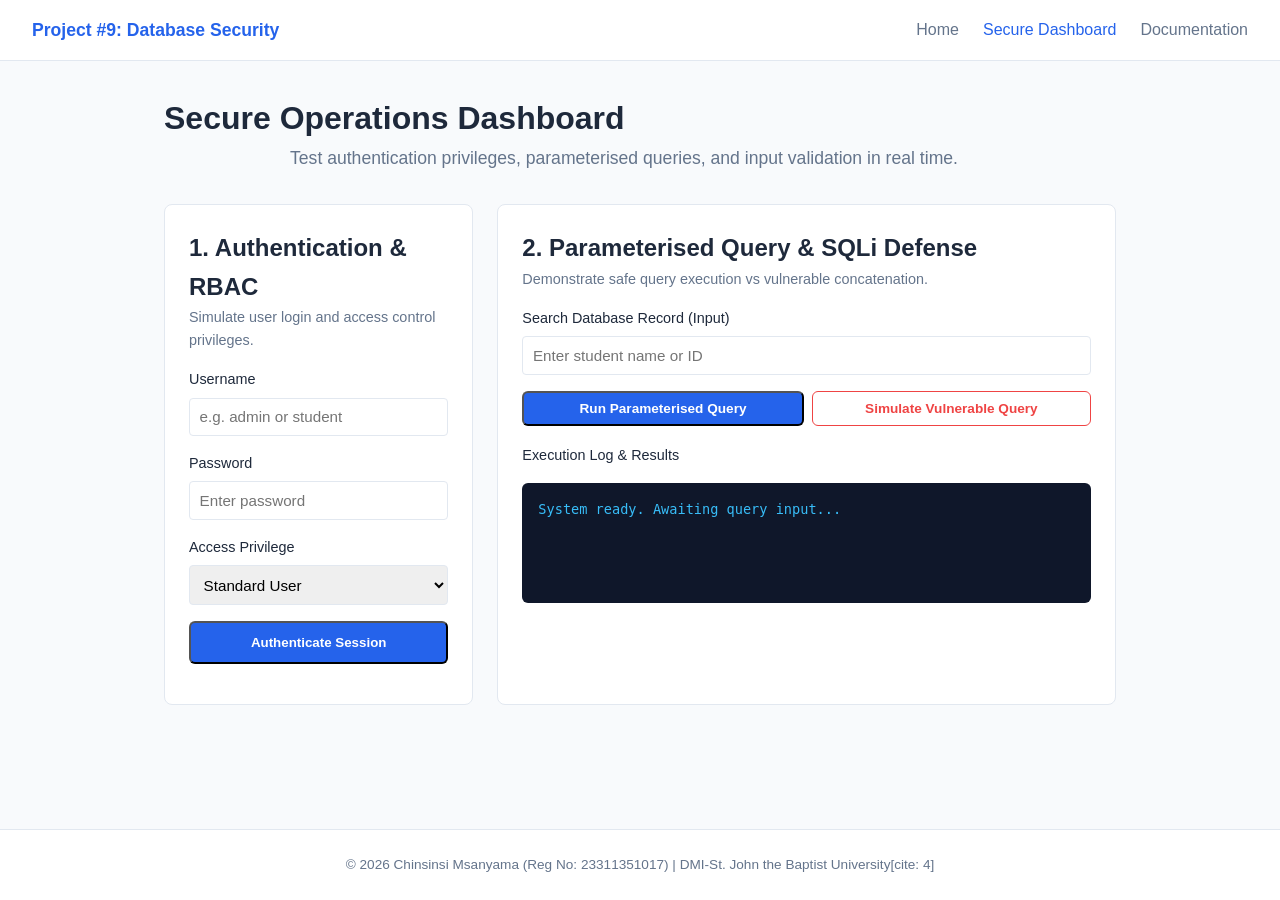
==== dashboard.html @ 05bf2563 "Complete Project #9 Database Security Implementation" ====
<!DOCTYPE html>
<html lang="en">
<head>
    <meta charset="UTF-8">
    <meta name="viewport" content="width=device-width, initial-scale=1.0">
    <title>Secure Dashboard | Database Security Project</title>
    <link rel="stylesheet" href="css/style.css">
    <style>
        .dashboard-grid {
            display: grid;
            grid-template-columns: 1fr 2fr;
            gap: 1.5rem;
            margin-top: 1.5rem;
        }
        @media(max-width: 768px) {
            .dashboard-grid { grid-template-columns: 1fr; }
        }
        .panel {
            background: var(--surface);
            border: 1px solid var(--border);
            padding: 1.5rem;
            border-radius: 8px;
        }
        .form-group {
            margin-bottom: 1rem;
        }
        .form-group label {
            display: block;
            margin-bottom: 0.4rem;
            font-weight: 500;
            font-size: 0.9rem;
        }
        .form-group input, .form-group select {
            width: 100%;
            padding: 0.6rem;
            border: 1px solid var(--border);
            border-radius: 4px;
            font-size: 0.95rem;
        }
        .output-box {
            background: #0f172a;
            color: #38bdf8;
            padding: 1rem;
            border-radius: 6px;
            font-family: monospace;
            font-size: 0.85rem;
            min-height: 120px;
            max-height: 250px;
            overflow-y: auto;
            margin-top: 1rem;
        }
        .badge {
            display: inline-block;
            padding: 0.25rem 0.5rem;
            border-radius: 4px;
            font-size: 0.75rem;
            font-weight: 600;
            text-transform: uppercase;
        }
        .badge.admin { background: #fee2e2; color: #991b1b; }
        .badge.user { background: #dbeafe; color: #1e40af; }
    </style>
</head>
<body>
    <header>
        <nav class="navbar">
            <div class="logo">Project #9: Database Security</div>
            <ul class="nav-links">
                <li><a href="index.html">Home</a></li>
                <li><a href="dashboard.html" class="active">Secure Dashboard</a></li>
                <li><a href="docs.html">Documentation</a></li>
            </ul>
        </nav>
    </header>

    <main class="container">
        <h1>Secure Operations Dashboard</h1>
        <p class="subtitle">Test authentication privileges, parameterised queries, and input validation in real time.</p>

        <div class="dashboard-grid">
            <!-- Authentication & Access Panel -->
            <div class="panel">
                <h2>1. Authentication & RBAC</h2>
                <p style="font-size: 0.9rem; color: var(--text-light); margin-bottom: 1rem;">Simulate user login and access control privileges.</p>
                
                <form id="loginForm">
                    <div class="form-group">
                        <label for="username">Username</label>
                        <input type="text" id="username" placeholder="e.g. admin or student" required>
                    </div>
                    <div class="form-group">
                        <label for="password">Password</label>
                        <input type="password" id="password" placeholder="Enter password" required>
                    </div>
                    <div class="form-group">
                        <label for="role">Access Privilege</label>
                        <select id="role">
                            <option value="user">Standard User</option>
                            <option value="admin">Administrator</option>
                        </select>
                    </div>
                    <button type="submit" class="btn primary" style="width: 100%;">Authenticate Session</button>
                </form>

                <div id="authStatus" style="margin-top: 1rem; font-size: 0.9rem; font-weight: 500;"></div>
            </div>

            <!-- Parameterized Query & Data Protection Panel -->
            <div class="panel">
                <h2>2. Parameterised Query & SQLi Defense</h2>
                <p style="font-size: 0.9rem; color: var(--text-light); margin-bottom: 1rem;">Demonstrate safe query execution vs vulnerable concatenation.</p>
                
                <div class="form-group">
                    <label for="searchQuery">Search Database Record (Input)</label>
                    <input type="text" id="searchQuery" placeholder="Enter student name or ID">
                </div>

                <div style="display: flex; gap: 0.5rem; margin-bottom: 1rem;">
                    <button id="btnSecure" class="btn primary" style="flex: 1; font-size: 0.85rem; padding: 0.5rem;">Run Parameterised Query</button>
                    <button id="btnVulnerable" class="btn secondary" style="flex: 1; font-size: 0.85rem; padding: 0.5rem; border-color: var(--danger); color: var(--danger);">Simulate Vulnerable Query</button>
                </div>

                <label style="font-weight: 500; font-size: 0.9rem;">Execution Log & Results</label>
                <div id="queryOutput" class="output-box">System ready. Awaiting query input...</div>
            </div>
        </div>
    </main>

    <footer>
        <p>&copy; 2026 Chinsinsi Msanyama (Reg No: 23311351017) | DMI-St. John the Baptist University[cite: 4]</p>
    </footer>

    <script src="js/auth.js"></script>
    <script src="js/db.js"></script>
</body>
</html>
---- css/style.css ----
:root {
    --primary: #2563eb;
    --primary-dark: #1d4ed8;
    --background: #f8fafc;
    --surface: #ffffff;
    --text: #1e293b;
    --text-light: #64748b;
    --border: #e2e8f0;
    --success: #10b981;
    --danger: #ef4444;
}

* {
    box-sizing: border-box;
    margin: 0;
    padding: 0;
    font-family: 'Segoe UI', Tahoma, Geneva, Verdana, sans-serif;
}

body {
    background-color: var(--background);
    color: var(--text);
    line-height: 1.6;
    display: flex;
    flex-direction: column;
    min-height: 100vh;
}

/* Navbar */
.navbar {
    background: var(--surface);
    border-bottom: 1px solid var(--border);
    display: flex;
    justify-content: space-between;
    align-items: center;
    padding: 1rem 2rem;
    position: sticky;
    top: 0;
    z-index: 100;
}

.logo {
    font-weight: 700;
    font-size: 1.1rem;
    color: var(--primary);
}

.nav-links {
    list-style: none;
    display: flex;
    gap: 1.5rem;
}

.nav-links a {
    text-decoration: none;
    color: var(--text-light);
    font-weight: 500;
    transition: color 0.2s;
}

.nav-links a:hover, .nav-links a.active {
    color: var(--primary);
}

/* Container & Hero */
.container {
    max-width: 1000px;
    margin: 2rem auto;
    padding: 0 1.5rem;
    flex: 1;
    width: 100%;
}

.hero {
    text-align: center;
    padding: 3rem 1rem;
}

.hero h1 {
    font-size: 2.5rem;
    margin-bottom: 1rem;
    color: var(--text);
}

.subtitle {
    font-size: 1.1rem;
    color: var(--text-light);
    max-width: 700px;
    margin: 0 auto 2rem auto;
}

.action-buttons {
    display: flex;
    gap: 1rem;
    justify-content: center;
}

/* Buttons & Cards */
.btn {
    display: inline-block;
    padding: 0.75rem 1.5rem;
    border-radius: 6px;
    text-decoration: none;
    font-weight: 600;
    transition: background 0.2s;
}

.btn.primary {
    background: var(--primary);
    color: white;
}

.btn.primary:hover {
    background: var(--primary-dark);
}

.btn.secondary {
    background: var(--surface);
    color: var(--text);
    border: 1px solid var(--border);
}

.btn.secondary:hover {
    background: var(--border);
}

.project-info {
    margin-top: 3rem;
}

.project-info h2 {
    margin-bottom: 1rem;
    font-size: 1.5rem;
}

.features-grid {
    display: grid;
    grid-template-columns: repeat(auto-fit, minmax(280px, 1fr));
    gap: 1.5rem;
    margin-top: 1.5rem;
}

.card {
    background: var(--surface);
    border: 1px solid var(--border);
    padding: 1.5rem;
    border-radius: 8px;
    box-shadow: 0 1px 3px rgba(0,0,0,0.05);
}

.card h3 {
    margin-bottom: 0.5rem;
    color: var(--primary);
    font-size: 1.2rem;
}

.card p {
    color: var(--text-light);
    font-size: 0.95rem;
}

/* Footer */
footer {
    text-align: center;
    padding: 1.5rem;
    background: var(--surface);
    border-top: 1px solid var(--border);
    color: var(--text-light);
    font-size: 0.85rem;
    margin-top: auto;
}
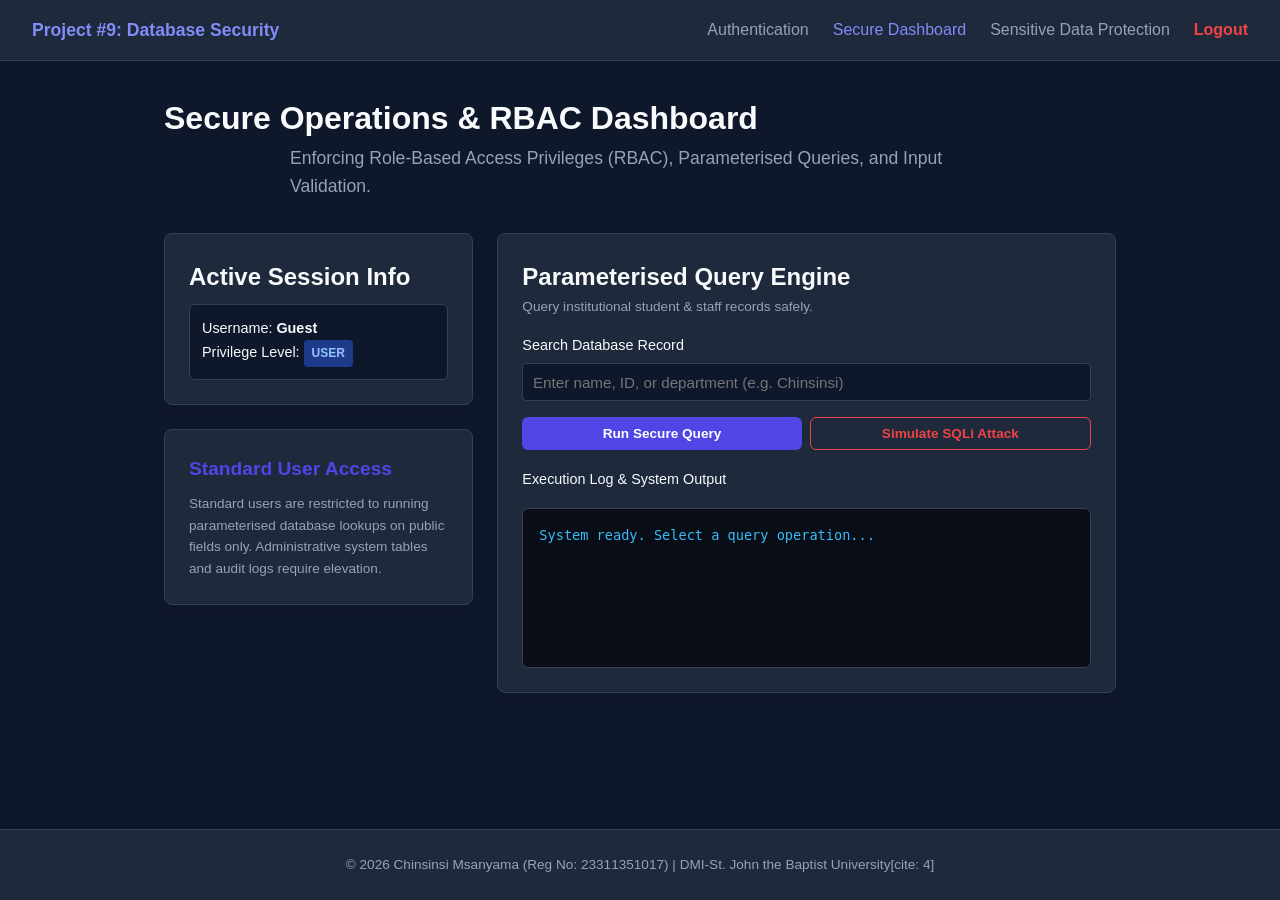
==== commit 1313a93b: "made changes" ====
--- a/dashboard.html
+++ b/dashboard.html
@@ -3,7 +3,7 @@
 <head>
     <meta charset="UTF-8">
     <meta name="viewport" content="width=device-width, initial-scale=1.0">
-    <title>Secure Dashboard | Database Security Project</title>
+    <title>Secure Operations | Database Security Project</title>
     <link rel="stylesheet" href="css/style.css">
     <style>
         .dashboard-grid {
@@ -14,12 +14,6 @@
         }
         @media(max-width: 768px) {
             .dashboard-grid { grid-template-columns: 1fr; }
-        }
-        .panel {
-            background: var(--surface);
-            border: 1px solid var(--border);
-            padding: 1.5rem;
-            border-radius: 8px;
         }
         .form-group {
             margin-bottom: 1rem;
@@ -33,21 +27,24 @@
         .form-group input, .form-group select {
             width: 100%;
             padding: 0.6rem;
+            background: #0f172a;
             border: 1px solid var(--border);
             border-radius: 4px;
+            color: var(--text);
             font-size: 0.95rem;
         }
         .output-box {
-            background: #0f172a;
+            background: #090d16;
             color: #38bdf8;
             padding: 1rem;
             border-radius: 6px;
             font-family: monospace;
             font-size: 0.85rem;
-            min-height: 120px;
-            max-height: 250px;
+            min-height: 160px;
+            max-height: 280px;
             overflow-y: auto;
             margin-top: 1rem;
+            border: 1px solid var(--border);
         }
         .badge {
             display: inline-block;
@@ -57,8 +54,16 @@
             font-weight: 600;
             text-transform: uppercase;
         }
-        .badge.admin { background: #fee2e2; color: #991b1b; }
-        .badge.user { background: #dbeafe; color: #1e40af; }
+        .badge.admin { background: #7f1d1d; color: #fca5a5; }
+        .badge.user { background: #1e3a8a; color: #93c5fd; }
+        .admin-only-card {
+            border: 1px solid #991b1b;
+            background: #1e1b4b;
+        }
+        .user-restricted {
+            opacity: 0.5;
+            pointer-events: none;
+        }
     </style>
 </head>
 <body>
@@ -66,62 +71,62 @@
         <nav class="navbar">
             <div class="logo">Project #9: Database Security</div>
             <ul class="nav-links">
-                <li><a href="index.html">Home</a></li>
+                <li><a href="index.html">Authentication</a></li>
                 <li><a href="dashboard.html" class="active">Secure Dashboard</a></li>
-                <li><a href="docs.html">Documentation</a></li>
+                <li><a href="docs.html">Sensitive Data Protection</a></li>
+                <li><a href="#" onclick="logoutUser(event)" style="color: var(--danger); font-weight: 600;">Logout</a></li>
             </ul>
         </nav>
     </header>
 
     <main class="container">
-        <h1>Secure Operations Dashboard</h1>
-        <p class="subtitle">Test authentication privileges, parameterised queries, and input validation in real time.</p>
+        <h1>Secure Operations & RBAC Dashboard</h1>
+        <p class="subtitle">Enforcing Role-Based Access Privileges (RBAC), Parameterised Queries, and Input Validation.</p>
 
         <div class="dashboard-grid">
-            <!-- Authentication & Access Panel -->
-            <div class="panel">
-                <h2>1. Authentication & RBAC</h2>
-                <p style="font-size: 0.9rem; color: var(--text-light); margin-bottom: 1rem;">Simulate user login and access control privileges.</p>
-                
-                <form id="loginForm">
-                    <div class="form-group">
-                        <label for="username">Username</label>
-                        <input type="text" id="username" placeholder="e.g. admin or student" required>
+            <!-- Left Panel: Session Status & Privilege Controls -->
+            <div>
+                <div class="card" style="margin-bottom: 1.5rem;">
+                    <h2>Active Session Info</h2>
+                    <div id="sessionInfo" style="font-size: 0.9rem; margin-top: 0.5rem; padding: 0.75rem; background: #0f172a; border-radius: 6px; border: 1px solid var(--border);">
+                        Loading session...
                     </div>
-                    <div class="form-group">
-                        <label for="password">Password</label>
-                        <input type="password" id="password" placeholder="Enter password" required>
-                    </div>
-                    <div class="form-group">
-                        <label for="role">Access Privilege</label>
-                        <select id="role">
-                            <option value="user">Standard User</option>
-                            <option value="admin">Administrator</option>
-                        </select>
-                    </div>
-                    <button type="submit" class="btn primary" style="width: 100%;">Authenticate Session</button>
-                </form>
+                </div>
 
-                <div id="authStatus" style="margin-top: 1rem; font-size: 0.9rem; font-weight: 500;"></div>
+                <!-- Admin-Only Control Console -->
+                <div id="adminPanel" class="card admin-only-card" style="display: none;">
+                    <h3 style="color: #fca5a5; font-size: 1.05rem; margin-bottom: 0.5rem;">Administrator Privileges Console</h3>
+                    <p style="font-size: 0.8rem; color: var(--text-light); margin-bottom: 1rem;">Privileged administrative tools restricted from standard users.</p>
+                    
+                    <button id="btnAuditDump" class="btn primary" style="width: 100%; font-size: 0.8rem; background: #991b1b; margin-bottom: 0.5rem;">View Security Audit Log</button>
+                    <button id="btnViewAllUsers" class="btn secondary" style="width: 100%; font-size: 0.8rem; margin-bottom: 0.5rem;">Inspect Raw DB Schema</button>
+                    <button id="btnFlushSession" class="btn secondary" style="width: 100%; font-size: 0.8rem; border-color: #ef4444; color: #ef4444;">Force Flush Inactive Sessions</button>
+                </div>
+
+                <!-- Standard User Guidance Card -->
+                <div id="userPanel" class="card" style="display: none;">
+                    <h3>Standard User Access</h3>
+                    <p style="font-size: 0.85rem; color: var(--text-light);">Standard users are restricted to running parameterised database lookups on public fields only. Administrative system tables and audit logs require elevation.</p>
+                </div>
             </div>
 
-            <!-- Parameterized Query & Data Protection Panel -->
-            <div class="panel">
-                <h2>2. Parameterised Query & SQLi Defense</h2>
-                <p style="font-size: 0.9rem; color: var(--text-light); margin-bottom: 1rem;">Demonstrate safe query execution vs vulnerable concatenation.</p>
+            <!-- Right Panel: Parameterised Query & SQLi Engine -->
+            <div class="card">
+                <h2>Parameterised Query Engine</h2>
+                <p style="font-size: 0.85rem; color: var(--text-light); margin-bottom: 1rem;">Query institutional student & staff records safely.</p>
                 
                 <div class="form-group">
-                    <label for="searchQuery">Search Database Record (Input)</label>
-                    <input type="text" id="searchQuery" placeholder="Enter student name or ID">
+                    <label for="searchQuery">Search Database Record</label>
+                    <input type="text" id="searchQuery" placeholder="Enter name, ID, or department (e.g. Chinsinsi)">
                 </div>
 
                 <div style="display: flex; gap: 0.5rem; margin-bottom: 1rem;">
-                    <button id="btnSecure" class="btn primary" style="flex: 1; font-size: 0.85rem; padding: 0.5rem;">Run Parameterised Query</button>
-                    <button id="btnVulnerable" class="btn secondary" style="flex: 1; font-size: 0.85rem; padding: 0.5rem; border-color: var(--danger); color: var(--danger);">Simulate Vulnerable Query</button>
+                    <button id="btnSecure" class="btn primary" style="flex: 1; font-size: 0.85rem; padding: 0.5rem;">Run Secure Query</button>
+                    <button id="btnVulnerable" class="btn secondary" style="flex: 1; font-size: 0.85rem; padding: 0.5rem; border-color: var(--danger); color: var(--danger);">Simulate SQLi Attack</button>
                 </div>
 
-                <label style="font-weight: 500; font-size: 0.9rem;">Execution Log & Results</label>
-                <div id="queryOutput" class="output-box">System ready. Awaiting query input...</div>
+                <label style="font-weight: 500; font-size: 0.9rem;">Execution Log & System Output</label>
+                <div id="queryOutput" class="output-box">System ready. Select a query operation...</div>
             </div>
         </div>
     </main>
@@ -130,7 +135,13 @@
         <p>&copy; 2026 Chinsinsi Msanyama (Reg No: 23311351017) | DMI-St. John the Baptist University[cite: 4]</p>
     </footer>
 
-    <script src="js/auth.js"></script>
     <script src="js/db.js"></script>
+    <script>
+        function logoutUser(e) {
+            e.preventDefault();
+            sessionStorage.removeItem('secureSession');
+            window.location.href = 'index.html';
+        }
+    </script>
 </body>
 </html>
--- a/css/style.css
+++ b/css/style.css
@@ -1,11 +1,12 @@
 :root {
-    --primary: #2563eb;
-    --primary-dark: #1d4ed8;
-    --background: #f8fafc;
-    --surface: #ffffff;
-    --text: #1e293b;
-    --text-light: #64748b;
-    --border: #e2e8f0;
+    --primary: #4f46e5;
+    --primary-dark: #4338ca;
+    --background: #0f172a;
+    --surface: #1e293b;
+    --surface-card: #1e293b;
+    --text: #f8fafc;
+    --text-light: #94a3b8;
+    --border: #334155;
     --success: #10b981;
     --danger: #ef4444;
 }
@@ -42,7 +43,7 @@
 .logo {
     font-weight: 700;
     font-size: 1.1rem;
-    color: var(--primary);
+    color: #818cf8;
 }
 
 .nav-links {
@@ -59,7 +60,7 @@
 }
 
 .nav-links a:hover, .nav-links a.active {
-    color: var(--primary);
+    color: #818cf8;
 }
 
 /* Container & Hero */
@@ -103,6 +104,8 @@
     text-decoration: none;
     font-weight: 600;
     transition: background 0.2s;
+    border: none;
+    cursor: pointer;
 }
 
 .btn.primary {
@@ -145,7 +148,7 @@
     border: 1px solid var(--border);
     padding: 1.5rem;
     border-radius: 8px;
-    box-shadow: 0 1px 3px rgba(0,0,0,0.05);
+    box-shadow: 0 4px 6px -1px rgba(0, 0, 0, 0.1);
 }
 
 .card h3 {
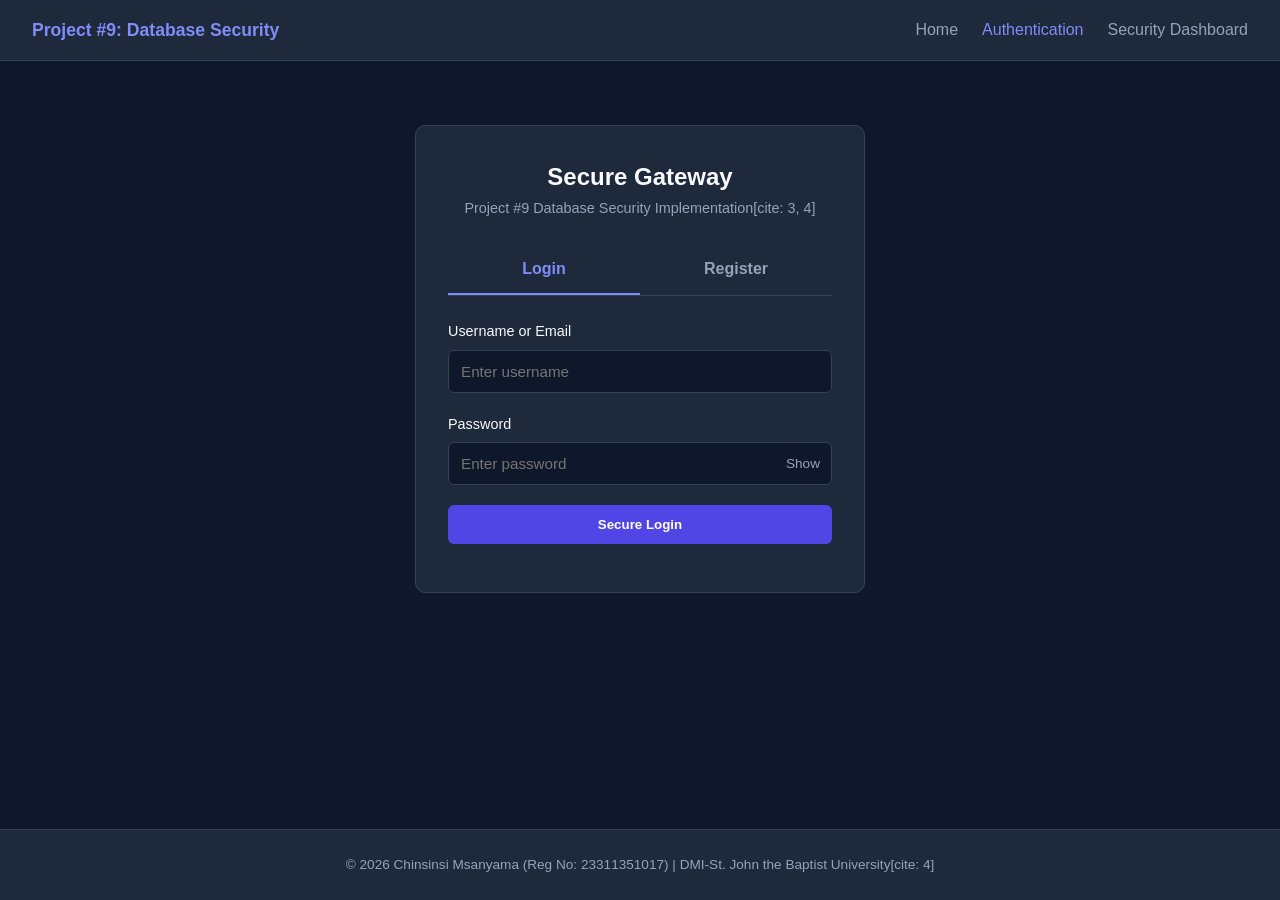
==== commit e1bfa95c: "Add GitHub repository link to website footer for compliance" ====
--- a/dashboard.html
+++ b/dashboard.html
@@ -5,6 +5,13 @@
     <meta name="viewport" content="width=device-width, initial-scale=1.0">
     <title>Secure Operations | Database Security Project</title>
     <link rel="stylesheet" href="css/style.css">
+    <script>
+        // Check if an active session exists; if not, redirect to auth page
+        const currentSession = sessionStorage.getItem('secureSession');
+        if (!currentSession) {
+            window.location.href = 'auth.html';
+        }
+    </script>
     <style>
         .dashboard-grid {
             display: grid;
@@ -132,7 +139,11 @@
     </main>
 
     <footer>
-        <p>&copy; 2026 Chinsinsi Msanyama (Reg No: 23311351017) | DMI-St. John the Baptist University[cite: 4]</p>
+        <p>&copy; 2026 Chinsinsi Msanyama (Reg No: 23311351017) | DMI-St. John the Baptist University</p>
+        <p style="margin-top: 0.5rem; font-size: 0.85rem;">
+            Source Code & Project Materials: 
+            <a href="https://github.com/Tessy-123/database-security-implementation" target="_blank" style="color: #818cf8;">GitHub Repository</a>
+        </p>
     </footer>
 
     <script src="js/db.js"></script>
